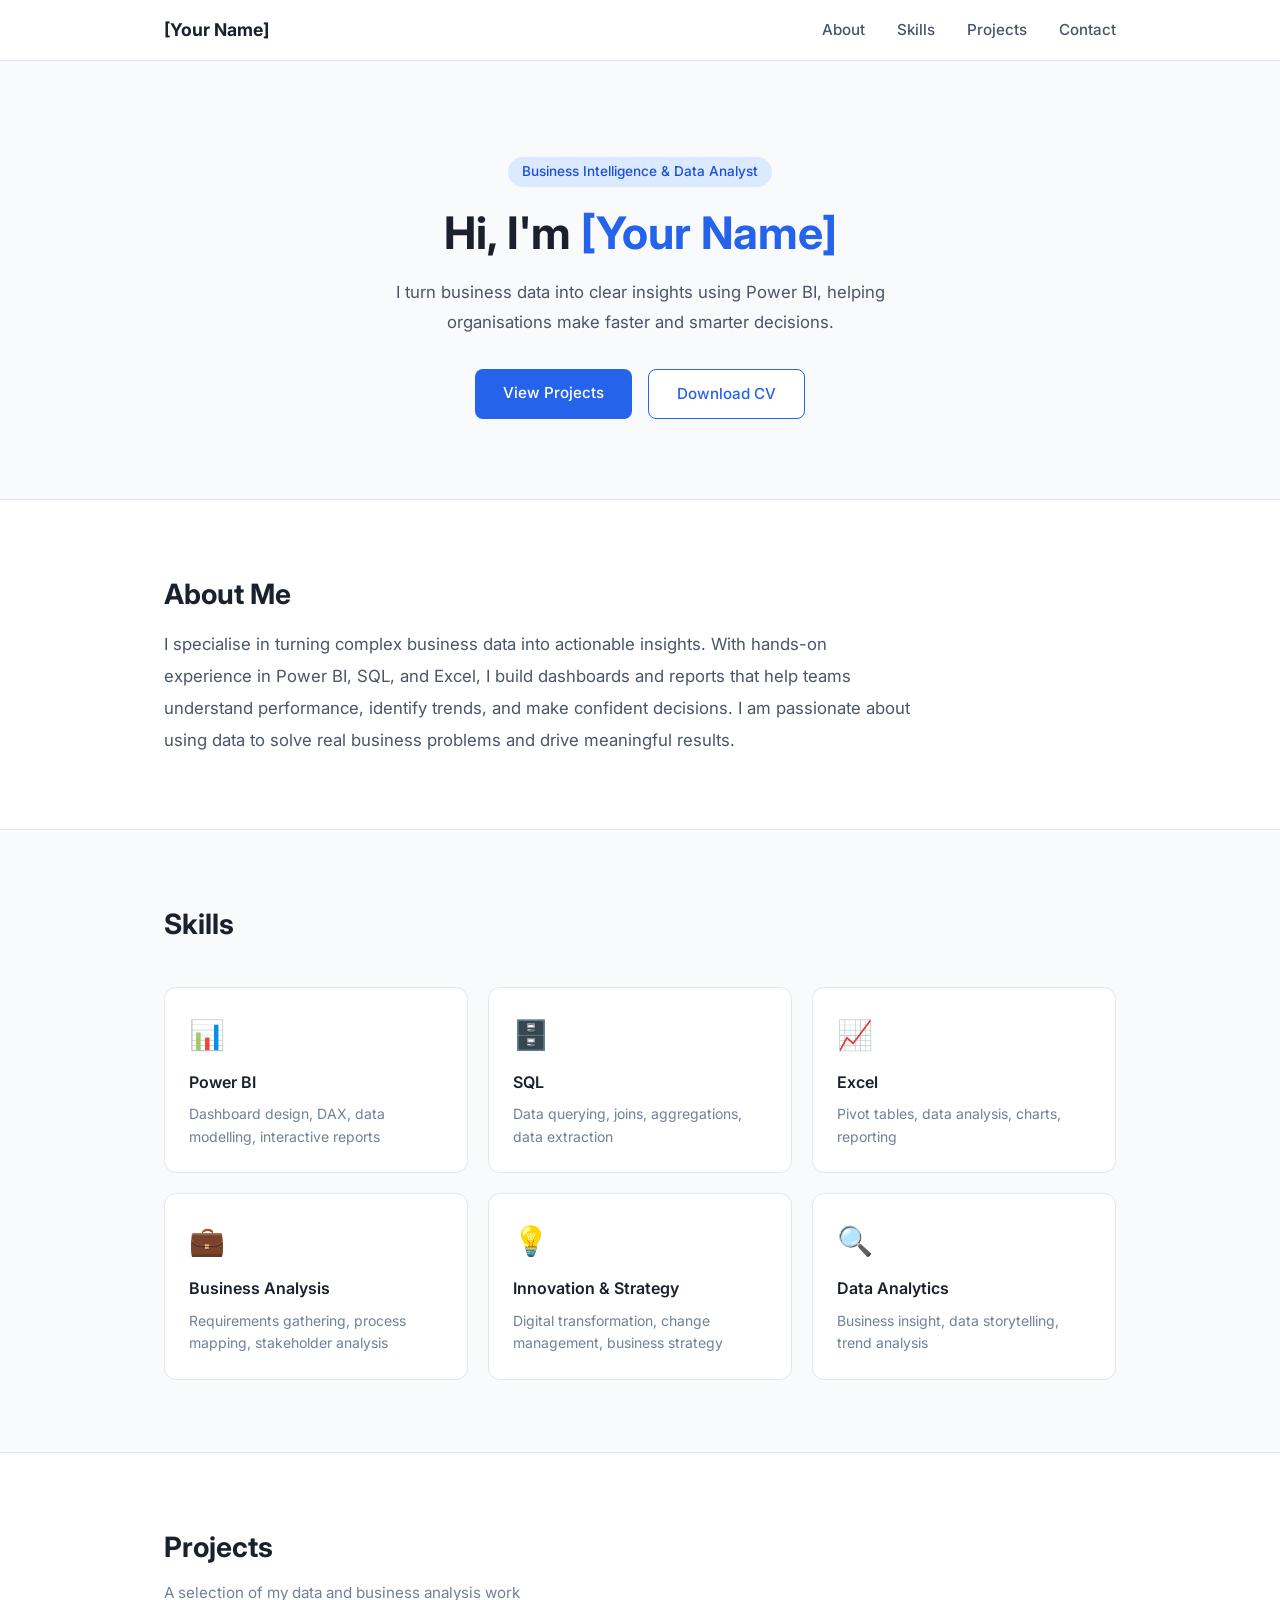
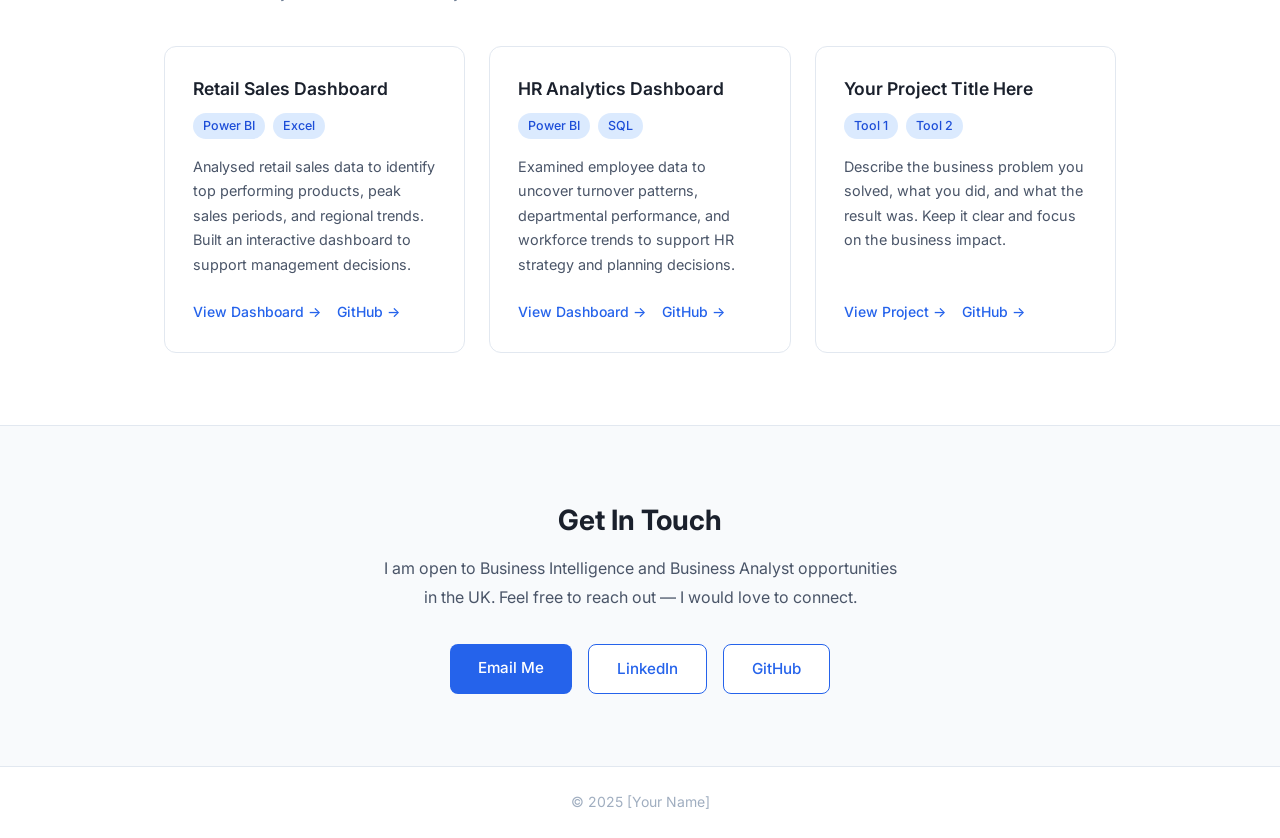
==== index.html @ fc30d652 "initial portfolio setup" ====
<!DOCTYPE html>
<html lang="en">
<head>
    <meta charset="UTF-8">
    <meta name="viewport" content="width=device-width, initial-scale=1.0">
    <title>[Your Name] — Business Intelligence Analyst</title>
    <link rel="stylesheet" href="css/style.css">
    <link rel="preconnect" href="https://fonts.googleapis.com">
    <link href="https://fonts.googleapis.com/css2?family=Inter:wght@300;400;500;600;700&display=swap" rel="stylesheet">
</head>
<body>

    <!-- ======= NAVIGATION ======= -->
    <nav class="navbar">
        <div class="container">
            <a href="#" class="nav-brand">[Your Name]</a>

            <!-- Hamburger icon (mobile only) -->
            <button class="nav-toggle" id="navToggle" aria-label="Toggle menu">
                <span></span>
                <span></span>
                <span></span>
            </button>

            <ul class="nav-links" id="navLinks">
                <li><a href="#about" onclick="closeMenu()">About</a></li>
                <li><a href="#skills" onclick="closeMenu()">Skills</a></li>
                <li><a href="#projects" onclick="closeMenu()">Projects</a></li>
                <li><a href="#contact" onclick="closeMenu()">Contact</a></li>
            </ul>
        </div>
    </nav>

    <!-- ======= HERO ======= -->
    <section class="hero">
        <div class="container">
            <p class="hero-tag">Business Intelligence & Data Analyst</p>
            <h1 class="hero-title">Hi, I'm <span>[Your Name]</span></h1>
            <p class="hero-subtitle">
                I turn business data into clear insights using Power BI,
                helping organisations make faster and smarter decisions.
            </p>
            <div class="hero-buttons">
                <a href="#projects" class="btn btn-primary">View Projects</a>
                <a href="docs/cv.pdf" class="btn btn-secondary" target="_blank">Download CV</a>
            </div>
        </div>
    </section>

    <!-- ======= ABOUT ======= -->
    <section class="about" id="about">
        <div class="container">
            <h2 class="section-title">About Me</h2>
            <p class="about-text">
                I specialise in turning complex business data into actionable insights.
                With hands-on experience in Power BI, SQL, and Excel, I build dashboards
                and reports that help teams understand performance, identify trends, and
                make confident decisions. I am passionate about using data to solve real
                business problems and drive meaningful results.
            </p>
        </div>
    </section>

    <!-- ======= SKILLS ======= -->
    <section class="skills" id="skills">
        <div class="container">
            <h2 class="section-title">Skills</h2>
            <div class="skills-grid">

                <div class="skill-card">
                    <div class="skill-icon">📊</div>
                    <h3>Power BI</h3>
                    <p>Dashboard design, DAX, data modelling, interactive reports</p>
                </div>

                <div class="skill-card">
                    <div class="skill-icon">🗄️</div>
                    <h3>SQL</h3>
                    <p>Data querying, joins, aggregations, data extraction</p>
                </div>

                <div class="skill-card">
                    <div class="skill-icon">📈</div>
                    <h3>Excel</h3>
                    <p>Pivot tables, data analysis, charts, reporting</p>
                </div>

                <div class="skill-card">
                    <div class="skill-icon">💼</div>
                    <h3>Business Analysis</h3>
                    <p>Requirements gathering, process mapping, stakeholder analysis</p>
                </div>

                <div class="skill-card">
                    <div class="skill-icon">💡</div>
                    <h3>Innovation & Strategy</h3>
                    <p>Digital transformation, change management, business strategy</p>
                </div>

                <div class="skill-card">
                    <div class="skill-icon">🔍</div>
                    <h3>Data Analytics</h3>
                    <p>Business insight, data storytelling, trend analysis</p>
                </div>

            </div>
        </div>
    </section>

    <!-- ======= PROJECTS ======= -->
    <section class="projects" id="projects">
        <div class="container">
            <h2 class="section-title">Projects</h2>
            <p class="section-subtitle">A selection of my data and business analysis work</p>
            <div class="projects-grid">

                <!--
                =====================================================
                  HOW TO ADD A NEW PROJECT:
                  Copy everything between START CARD and END CARD,
                  paste it below the last card, then update the
                  title, tags, description and links.
                =====================================================
                -->

                <!-- START CARD -->
                <div class="project-card">
                    <div class="project-header">
                        <h3 class="project-title">Retail Sales Dashboard</h3>
                        <div class="project-tags">
                            <span class="tag">Power BI</span>
                            <span class="tag">Excel</span>
                        </div>
                    </div>
                    <p class="project-desc">
                        Analysed retail sales data to identify top performing products,
                        peak sales periods, and regional trends. Built an interactive
                        dashboard to support management decisions.
                    </p>
                    <div class="project-footer">
                        <a href="#" class="project-link">View Dashboard →</a>
                        <a href="#" class="project-link">GitHub →</a>
                    </div>
                </div>
                <!-- END CARD -->

                <!-- START CARD -->
                <div class="project-card">
                    <div class="project-header">
                        <h3 class="project-title">HR Analytics Dashboard</h3>
                        <div class="project-tags">
                            <span class="tag">Power BI</span>
                            <span class="tag">SQL</span>
                        </div>
                    </div>
                    <p class="project-desc">
                        Examined employee data to uncover turnover patterns, departmental
                        performance, and workforce trends to support HR strategy
                        and planning decisions.
                    </p>
                    <div class="project-footer">
                        <a href="#" class="project-link">View Dashboard →</a>
                        <a href="#" class="project-link">GitHub →</a>
                    </div>
                </div>
                <!-- END CARD -->

                <!-- START CARD -->
                <div class="project-card">
                    <div class="project-header">
                        <h3 class="project-title">Your Project Title Here</h3>
                        <div class="project-tags">
                            <span class="tag">Tool 1</span>
                            <span class="tag">Tool 2</span>
                        </div>
                    </div>
                    <p class="project-desc">
                        Describe the business problem you solved, what you did,
                        and what the result was. Keep it clear and focus on
                        the business impact.
                    </p>
                    <div class="project-footer">
                        <a href="#" class="project-link">View Project →</a>
                        <a href="#" class="project-link">GitHub →</a>
                    </div>
                </div>
                <!-- END CARD -->

            </div>
        </div>
    </section>

    <!-- ======= CONTACT ======= -->
    <section class="contact" id="contact">
        <div class="container">
            <h2 class="section-title">Get In Touch</h2>
            <p class="contact-text">
                I am open to Business Intelligence and Business Analyst opportunities in the UK.
                Feel free to reach out — I would love to connect.
            </p>
            <div class="contact-links">
                <a href="mailto:youremail@email.com" class="btn btn-primary">Email Me</a>
                <a href="https://linkedin.com/in/yourprofile" class="btn btn-secondary" target="_blank">LinkedIn</a>
                <a href="https://github.com/yourusername" class="btn btn-secondary" target="_blank">GitHub</a>
            </div>
        </div>
    </section>

    <!-- ======= FOOTER ======= -->
    <footer class="footer">
        <div class="container">
            <p>© 2025 [Your Name]</p>
        </div>
    </footer>

    <!-- ======= MOBILE NAV SCRIPT ======= -->
    <script>
        const toggle = document.getElementById('navToggle');
        const links  = document.getElementById('navLinks');

        toggle.addEventListener('click', () => {
            links.classList.toggle('open');
            toggle.classList.toggle('active');
        });

        function closeMenu() {
            links.classList.remove('open');
            toggle.classList.remove('active');
        }
    </script>

</body>
</html>
---- css/style.css ----
/* ===========================
   RESET & BASE
=========================== */
* {
    margin: 0;
    padding: 0;
    box-sizing: border-box;
}

body {
    font-family: 'Inter', sans-serif;
    color: #1a202c;
    background-color: #ffffff;
    line-height: 1.6;
}

a {
    text-decoration: none;
    color: inherit;
}

.container {
    max-width: 1000px;
    margin: 0 auto;
    padding: 0 24px;
}

/* ===========================
   NAVBAR
=========================== */
.navbar {
    position: sticky;
    top: 0;
    background: #ffffff;
    border-bottom: 1px solid #e2e8f0;
    padding: 16px 0;
    z-index: 100;
}

.navbar .container {
    display: flex;
    justify-content: space-between;
    align-items: center;
}

.nav-brand {
    font-weight: 700;
    font-size: 1.1rem;
    color: #1a202c;
}

.nav-links {
    list-style: none;
    display: flex;
    gap: 32px;
}

.nav-links a {
    font-size: 0.95rem;
    color: #4a5568;
    font-weight: 500;
    transition: color 0.2s;
}

.nav-links a:hover {
    color: #2563eb;
}

/* Hamburger button — hidden on desktop */
.nav-toggle {
    display: none;
    flex-direction: column;
    gap: 5px;
    background: none;
    border: none;
    cursor: pointer;
    padding: 4px;
}

.nav-toggle span {
    display: block;
    width: 24px;
    height: 2px;
    background: #1a202c;
    border-radius: 2px;
    transition: all 0.3s;
}

/* Animate hamburger to X when active */
.nav-toggle.active span:nth-child(1) {
    transform: translateY(7px) rotate(45deg);
}
.nav-toggle.active span:nth-child(2) {
    opacity: 0;
}
.nav-toggle.active span:nth-child(3) {
    transform: translateY(-7px) rotate(-45deg);
}

/* ===========================
   HERO
=========================== */
.hero {
    padding: 96px 0 80px;
    text-align: center;
    background: #f8fafc;
    border-bottom: 1px solid #e2e8f0;
}

.hero-tag {
    display: inline-block;
    background: #dbeafe;
    color: #1d4ed8;
    padding: 4px 14px;
    border-radius: 20px;
    font-size: 0.85rem;
    font-weight: 500;
    margin-bottom: 20px;
}

.hero-title {
    font-size: 2.8rem;
    font-weight: 700;
    color: #1a202c;
    margin-bottom: 16px;
    line-height: 1.2;
}

.hero-title span {
    color: #2563eb;
}

.hero-subtitle {
    font-size: 1.05rem;
    color: #4a5568;
    max-width: 580px;
    margin: 0 auto 32px;
    line-height: 1.8;
}

.hero-buttons {
    display: flex;
    gap: 16px;
    justify-content: center;
    flex-wrap: wrap;
}

/* ===========================
   BUTTONS
=========================== */
.btn {
    padding: 12px 28px;
    border-radius: 8px;
    font-weight: 500;
    font-size: 0.95rem;
    transition: all 0.2s;
    display: inline-block;
}

.btn-primary {
    background: #2563eb;
    color: #ffffff;
}

.btn-primary:hover {
    background: #1d4ed8;
}

.btn-secondary {
    background: #ffffff;
    color: #2563eb;
    border: 1.5px solid #2563eb;
}

.btn-secondary:hover {
    background: #eff6ff;
}

/* ===========================
   SECTION TITLES
=========================== */
.section-title {
    font-size: 1.75rem;
    font-weight: 700;
    color: #1a202c;
    margin-bottom: 12px;
}

.section-subtitle {
    color: #718096;
    margin-bottom: 40px;
    font-size: 0.95rem;
}

/* ===========================
   ABOUT
=========================== */
.about {
    padding: 72px 0;
}

.about-text {
    font-size: 1.05rem;
    color: #4a5568;
    line-height: 1.9;
    max-width: 750px;
}

/* ===========================
   SKILLS
=========================== */
.skills {
    padding: 72px 0;
    background: #f8fafc;
    border-top: 1px solid #e2e8f0;
    border-bottom: 1px solid #e2e8f0;
}

.skills-grid {
    display: grid;
    grid-template-columns: repeat(3, 1fr);
    gap: 20px;
    margin-top: 40px;
}

.skill-card {
    background: #ffffff;
    border: 1px solid #e2e8f0;
    border-radius: 12px;
    padding: 24px;
    transition: box-shadow 0.2s;
}

.skill-card:hover {
    box-shadow: 0 4px 12px rgba(0, 0, 0, 0.08);
}

.skill-icon {
    font-size: 1.8rem;
    margin-bottom: 12px;
}

.skill-card h3 {
    font-size: 1rem;
    font-weight: 600;
    margin-bottom: 8px;
    color: #1a202c;
}

.skill-card p {
    font-size: 0.875rem;
    color: #718096;
    line-height: 1.6;
}

/* ===========================
   PROJECTS
=========================== */
.projects {
    padding: 72px 0;
}

.projects-grid {
    display: grid;
    grid-template-columns: repeat(3, 1fr);
    gap: 24px;
    margin-top: 40px;
}

.project-card {
    border: 1px solid #e2e8f0;
    border-radius: 12px;
    padding: 28px;
    display: flex;
    flex-direction: column;
    gap: 16px;
    transition: box-shadow 0.2s, transform 0.2s;
}

.project-card:hover {
    box-shadow: 0 4px 16px rgba(0, 0, 0, 0.10);
    transform: translateY(-2px);
}

.project-header {
    display: flex;
    flex-direction: column;
    gap: 10px;
}

.project-title {
    font-size: 1.1rem;
    font-weight: 600;
    color: #1a202c;
}

.project-tags {
    display: flex;
    flex-wrap: wrap;
    gap: 8px;
}

.tag {
    background: #dbeafe;
    color: #1d4ed8;
    padding: 3px 10px;
    border-radius: 20px;
    font-size: 0.78rem;
    font-weight: 500;
}

.project-desc {
    font-size: 0.9rem;
    color: #4a5568;
    line-height: 1.7;
    flex: 1;
}

.project-footer {
    display: flex;
    gap: 16px;
    margin-top: 8px;
}

.project-link {
    font-size: 0.875rem;
    font-weight: 500;
    color: #2563eb;
    transition: color 0.2s;
}

.project-link:hover {
    color: #1d4ed8;
}

/* ===========================
   CONTACT
=========================== */
.contact {
    padding: 72px 0;
    background: #f8fafc;
    border-top: 1px solid #e2e8f0;
    text-align: center;
}

.contact-text {
    color: #4a5568;
    max-width: 520px;
    margin: 0 auto 32px;
    line-height: 1.8;
}

.contact-links {
    display: flex;
    gap: 16px;
    justify-content: center;
    flex-wrap: wrap;
}

/* ===========================
   FOOTER
=========================== */
.footer {
    padding: 24px 0;
    text-align: center;
    border-top: 1px solid #e2e8f0;
    color: #a0aec0;
    font-size: 0.875rem;
}

/* ===========================
   RESPONSIVE — TABLET (max 768px)
=========================== */
@media (max-width: 768px) {

    /* Show hamburger, hide nav links by default */
    .nav-toggle {
        display: flex;
    }

    .nav-links {
        display: none;
        flex-direction: column;
        gap: 0;
        position: absolute;
        top: 57px;
        left: 0;
        right: 0;
        background: #ffffff;
        border-bottom: 1px solid #e2e8f0;
        padding: 8px 0;
        z-index: 99;
    }

    .nav-links.open {
        display: flex;
    }

    .nav-links li a {
        display: block;
        padding: 14px 24px;
        border-bottom: 1px solid #f1f5f9;
    }

    /* Skills: 2 columns on tablet */
    .skills-grid {
        grid-template-columns: repeat(2, 1fr);
    }

    /* Projects: 2 columns on tablet */
    .projects-grid {
        grid-template-columns: repeat(2, 1fr);
    }

    .hero-title {
        font-size: 2.2rem;
    }
}

/* ===========================
   RESPONSIVE — MOBILE (max 480px)
=========================== */
@media (max-width: 480px) {

    .hero {
        padding: 64px 0 56px;
    }

    .hero-title {
        font-size: 1.8rem;
    }

    .hero-subtitle {
        font-size: 0.95rem;
    }

    /* Skills: 1 column on mobile */
    .skills-grid {
        grid-template-columns: 1fr;
    }

    /* Projects: 1 column on mobile */
    .projects-grid {
        grid-template-columns: 1fr;
    }

    .section-title {
        font-size: 1.5rem;
    }

    .about, .skills, .projects, .contact {
        padding: 48px 0;
    }
}
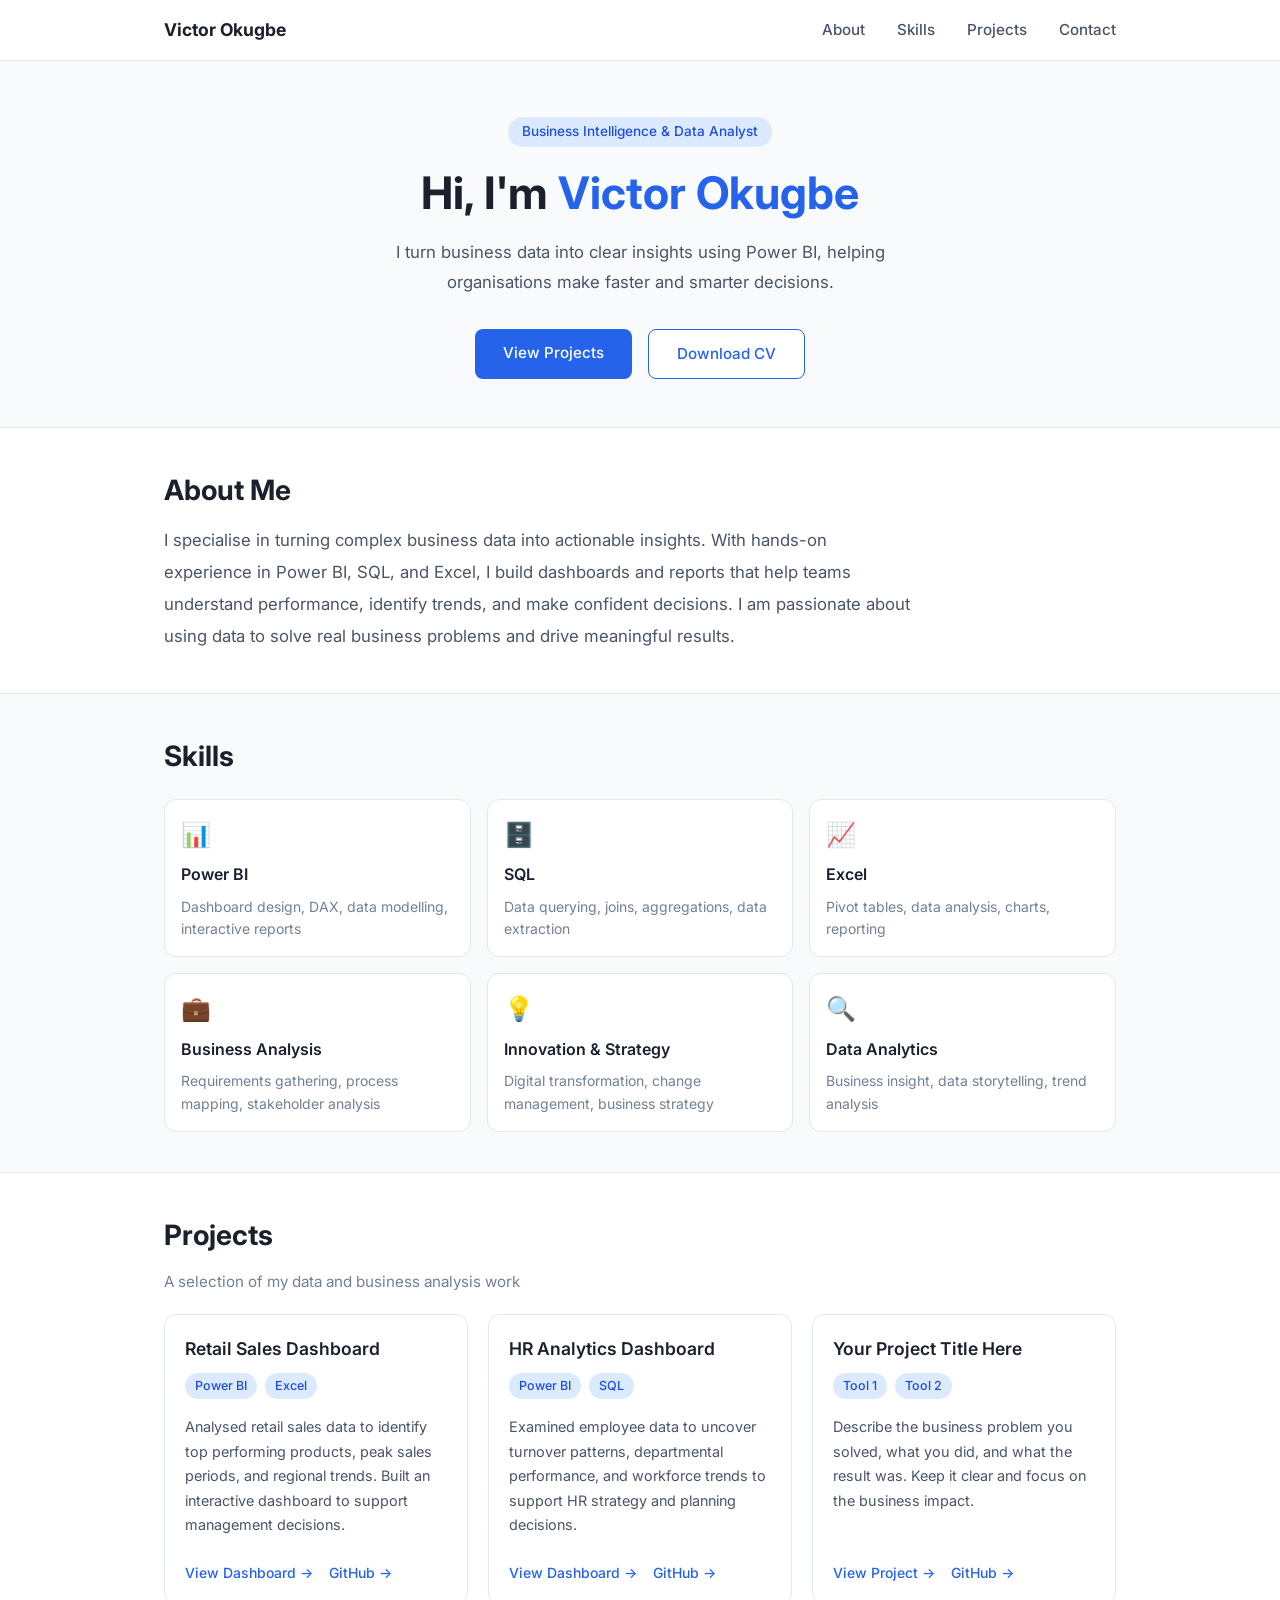
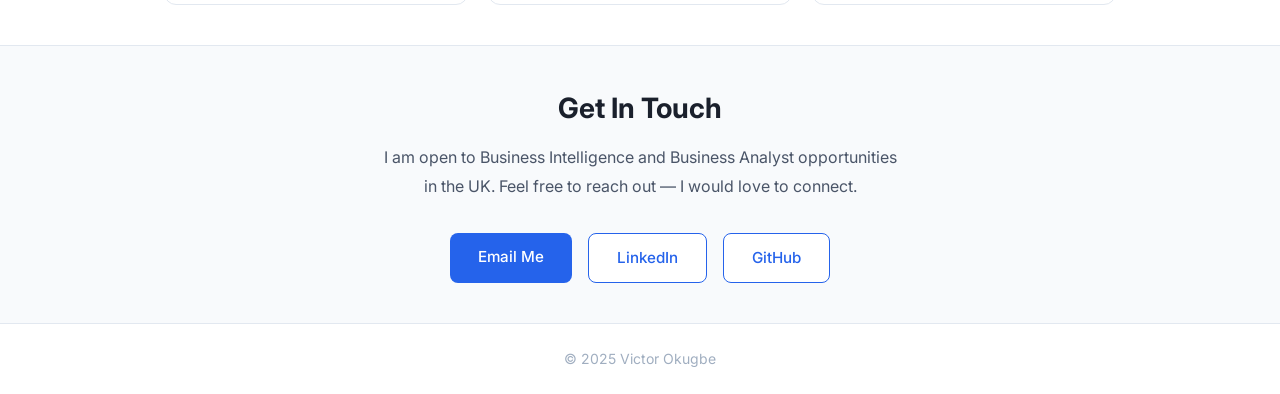
==== commit 6695aa39: "added retail sales dashboard project" ====
--- a/index.html
+++ b/index.html
@@ -1,120 +1,124 @@
-<!DOCTYPE html>
+<!doctype html>
 <html lang="en">
-<head>
-    <meta charset="UTF-8">
-    <meta name="viewport" content="width=device-width, initial-scale=1.0">
-    <title>[Your Name] — Business Intelligence Analyst</title>
-    <link rel="stylesheet" href="css/style.css">
-    <link rel="preconnect" href="https://fonts.googleapis.com">
-    <link href="https://fonts.googleapis.com/css2?family=Inter:wght@300;400;500;600;700&display=swap" rel="stylesheet">
-</head>
-<body>
-
+  <head>
+    <meta charset="UTF-8" />
+    <meta name="viewport" content="width=device-width, initial-scale=1.0" />
+    <title>Victor Okugbe — Business Intelligence Analyst</title>
+    <link rel="stylesheet" href="css/style.css" />
+    <link rel="preconnect" href="https://fonts.googleapis.com" />
+    <link
+      href="https://fonts.googleapis.com/css2?family=Inter:wght@300;400;500;600;700&display=swap"
+      rel="stylesheet"
+    />
+  </head>
+  <body>
     <!-- ======= NAVIGATION ======= -->
     <nav class="navbar">
-        <div class="container">
-            <a href="#" class="nav-brand">[Your Name]</a>
-
-            <!-- Hamburger icon (mobile only) -->
-            <button class="nav-toggle" id="navToggle" aria-label="Toggle menu">
-                <span></span>
-                <span></span>
-                <span></span>
-            </button>
-
-            <ul class="nav-links" id="navLinks">
-                <li><a href="#about" onclick="closeMenu()">About</a></li>
-                <li><a href="#skills" onclick="closeMenu()">Skills</a></li>
-                <li><a href="#projects" onclick="closeMenu()">Projects</a></li>
-                <li><a href="#contact" onclick="closeMenu()">Contact</a></li>
-            </ul>
-        </div>
+      <div class="container">
+        <a href="#" class="nav-brand">Victor Okugbe</a>
+
+        <!-- Hamburger icon (mobile only) -->
+        <button class="nav-toggle" id="navToggle" aria-label="Toggle menu">
+          <span></span>
+          <span></span>
+          <span></span>
+        </button>
+
+        <ul class="nav-links" id="navLinks">
+          <li><a href="#about" onclick="closeMenu()">About</a></li>
+          <li><a href="#skills" onclick="closeMenu()">Skills</a></li>
+          <li><a href="#projects" onclick="closeMenu()">Projects</a></li>
+          <li><a href="#contact" onclick="closeMenu()">Contact</a></li>
+        </ul>
+      </div>
     </nav>
 
     <!-- ======= HERO ======= -->
     <section class="hero">
-        <div class="container">
-            <p class="hero-tag">Business Intelligence & Data Analyst</p>
-            <h1 class="hero-title">Hi, I'm <span>[Your Name]</span></h1>
-            <p class="hero-subtitle">
-                I turn business data into clear insights using Power BI,
-                helping organisations make faster and smarter decisions.
-            </p>
-            <div class="hero-buttons">
-                <a href="#projects" class="btn btn-primary">View Projects</a>
-                <a href="docs/cv.pdf" class="btn btn-secondary" target="_blank">Download CV</a>
-            </div>
-        </div>
+      <div class="container">
+        <p class="hero-tag">Business Intelligence & Data Analyst</p>
+        <h1 class="hero-title">Hi, I'm <span>Victor Okugbe</span></h1>
+        <p class="hero-subtitle">
+          I turn business data into clear insights using Power BI, helping
+          organisations make faster and smarter decisions.
+        </p>
+        <div class="hero-buttons">
+          <a href="#projects" class="btn btn-primary">View Projects</a>
+          <a href="docs/cv.pdf" class="btn btn-secondary" target="_blank"
+            >Download CV</a
+          >
+        </div>
+      </div>
     </section>
 
     <!-- ======= ABOUT ======= -->
     <section class="about" id="about">
-        <div class="container">
-            <h2 class="section-title">About Me</h2>
-            <p class="about-text">
-                I specialise in turning complex business data into actionable insights.
-                With hands-on experience in Power BI, SQL, and Excel, I build dashboards
-                and reports that help teams understand performance, identify trends, and
-                make confident decisions. I am passionate about using data to solve real
-                business problems and drive meaningful results.
-            </p>
-        </div>
+      <div class="container">
+        <h2 class="section-title">About Me</h2>
+        <p class="about-text">
+          I specialise in turning complex business data into actionable
+          insights. With hands-on experience in Power BI, SQL, and Excel, I
+          build dashboards and reports that help teams understand performance,
+          identify trends, and make confident decisions. I am passionate about
+          using data to solve real business problems and drive meaningful
+          results.
+        </p>
+      </div>
     </section>
 
     <!-- ======= SKILLS ======= -->
     <section class="skills" id="skills">
-        <div class="container">
-            <h2 class="section-title">Skills</h2>
-            <div class="skills-grid">
-
-                <div class="skill-card">
-                    <div class="skill-icon">📊</div>
-                    <h3>Power BI</h3>
-                    <p>Dashboard design, DAX, data modelling, interactive reports</p>
-                </div>
-
-                <div class="skill-card">
-                    <div class="skill-icon">🗄️</div>
-                    <h3>SQL</h3>
-                    <p>Data querying, joins, aggregations, data extraction</p>
-                </div>
-
-                <div class="skill-card">
-                    <div class="skill-icon">📈</div>
-                    <h3>Excel</h3>
-                    <p>Pivot tables, data analysis, charts, reporting</p>
-                </div>
-
-                <div class="skill-card">
-                    <div class="skill-icon">💼</div>
-                    <h3>Business Analysis</h3>
-                    <p>Requirements gathering, process mapping, stakeholder analysis</p>
-                </div>
-
-                <div class="skill-card">
-                    <div class="skill-icon">💡</div>
-                    <h3>Innovation & Strategy</h3>
-                    <p>Digital transformation, change management, business strategy</p>
-                </div>
-
-                <div class="skill-card">
-                    <div class="skill-icon">🔍</div>
-                    <h3>Data Analytics</h3>
-                    <p>Business insight, data storytelling, trend analysis</p>
-                </div>
-
-            </div>
-        </div>
+      <div class="container">
+        <h2 class="section-title">Skills</h2>
+        <div class="skills-grid">
+          <div class="skill-card">
+            <div class="skill-icon">📊</div>
+            <h3>Power BI</h3>
+            <p>Dashboard design, DAX, data modelling, interactive reports</p>
+          </div>
+
+          <div class="skill-card">
+            <div class="skill-icon">🗄️</div>
+            <h3>SQL</h3>
+            <p>Data querying, joins, aggregations, data extraction</p>
+          </div>
+
+          <div class="skill-card">
+            <div class="skill-icon">📈</div>
+            <h3>Excel</h3>
+            <p>Pivot tables, data analysis, charts, reporting</p>
+          </div>
+
+          <div class="skill-card">
+            <div class="skill-icon">💼</div>
+            <h3>Business Analysis</h3>
+            <p>Requirements gathering, process mapping, stakeholder analysis</p>
+          </div>
+
+          <div class="skill-card">
+            <div class="skill-icon">💡</div>
+            <h3>Innovation & Strategy</h3>
+            <p>Digital transformation, change management, business strategy</p>
+          </div>
+
+          <div class="skill-card">
+            <div class="skill-icon">🔍</div>
+            <h3>Data Analytics</h3>
+            <p>Business insight, data storytelling, trend analysis</p>
+          </div>
+        </div>
+      </div>
     </section>
 
     <!-- ======= PROJECTS ======= -->
     <section class="projects" id="projects">
-        <div class="container">
-            <h2 class="section-title">Projects</h2>
-            <p class="section-subtitle">A selection of my data and business analysis work</p>
-            <div class="projects-grid">
-
-                <!--
+      <div class="container">
+        <h2 class="section-title">Projects</h2>
+        <p class="section-subtitle">
+          A selection of my data and business analysis work
+        </p>
+        <div class="projects-grid">
+          <!--
                 =====================================================
                   HOW TO ADD A NEW PROJECT:
                   Copy everything between START CARD and END CARD,
@@ -123,111 +127,120 @@
                 =====================================================
                 -->
 
-                <!-- START CARD -->
-                <div class="project-card">
-                    <div class="project-header">
-                        <h3 class="project-title">Retail Sales Dashboard</h3>
-                        <div class="project-tags">
-                            <span class="tag">Power BI</span>
-                            <span class="tag">Excel</span>
-                        </div>
-                    </div>
-                    <p class="project-desc">
-                        Analysed retail sales data to identify top performing products,
-                        peak sales periods, and regional trends. Built an interactive
-                        dashboard to support management decisions.
-                    </p>
-                    <div class="project-footer">
-                        <a href="#" class="project-link">View Dashboard →</a>
-                        <a href="#" class="project-link">GitHub →</a>
-                    </div>
-                </div>
-                <!-- END CARD -->
-
-                <!-- START CARD -->
-                <div class="project-card">
-                    <div class="project-header">
-                        <h3 class="project-title">HR Analytics Dashboard</h3>
-                        <div class="project-tags">
-                            <span class="tag">Power BI</span>
-                            <span class="tag">SQL</span>
-                        </div>
-                    </div>
-                    <p class="project-desc">
-                        Examined employee data to uncover turnover patterns, departmental
-                        performance, and workforce trends to support HR strategy
-                        and planning decisions.
-                    </p>
-                    <div class="project-footer">
-                        <a href="#" class="project-link">View Dashboard →</a>
-                        <a href="#" class="project-link">GitHub →</a>
-                    </div>
-                </div>
-                <!-- END CARD -->
-
-                <!-- START CARD -->
-                <div class="project-card">
-                    <div class="project-header">
-                        <h3 class="project-title">Your Project Title Here</h3>
-                        <div class="project-tags">
-                            <span class="tag">Tool 1</span>
-                            <span class="tag">Tool 2</span>
-                        </div>
-                    </div>
-                    <p class="project-desc">
-                        Describe the business problem you solved, what you did,
-                        and what the result was. Keep it clear and focus on
-                        the business impact.
-                    </p>
-                    <div class="project-footer">
-                        <a href="#" class="project-link">View Project →</a>
-                        <a href="#" class="project-link">GitHub →</a>
-                    </div>
-                </div>
-                <!-- END CARD -->
-
-            </div>
-        </div>
+          <!-- START CARD -->
+          <div class="project-card">
+            <div class="project-header">
+              <h3 class="project-title">Retail Sales Dashboard</h3>
+              <div class="project-tags">
+                <span class="tag">Power BI</span>
+                <span class="tag">Excel</span>
+              </div>
+            </div>
+            <p class="project-desc">
+              Analysed retail sales data to identify top performing products,
+              peak sales periods, and regional trends. Built an interactive
+              dashboard to support management decisions.
+            </p>
+            <div class="project-footer">
+              <a href="#" class="project-link">View Dashboard →</a>
+              <a href="#" class="project-link">GitHub →</a>
+            </div>
+          </div>
+          <!-- END CARD -->
+
+          <!-- START CARD -->
+          <div class="project-card">
+            <div class="project-header">
+              <h3 class="project-title">HR Analytics Dashboard</h3>
+              <div class="project-tags">
+                <span class="tag">Power BI</span>
+                <span class="tag">SQL</span>
+              </div>
+            </div>
+            <p class="project-desc">
+              Examined employee data to uncover turnover patterns, departmental
+              performance, and workforce trends to support HR strategy and
+              planning decisions.
+            </p>
+            <div class="project-footer">
+              <a href="#" class="project-link">View Dashboard →</a>
+              <a href="#" class="project-link">GitHub →</a>
+            </div>
+          </div>
+          <!-- END CARD -->
+
+          <!-- START CARD -->
+          <div class="project-card">
+            <div class="project-header">
+              <h3 class="project-title">Your Project Title Here</h3>
+              <div class="project-tags">
+                <span class="tag">Tool 1</span>
+                <span class="tag">Tool 2</span>
+              </div>
+            </div>
+            <p class="project-desc">
+              Describe the business problem you solved, what you did, and what
+              the result was. Keep it clear and focus on the business impact.
+            </p>
+            <div class="project-footer">
+              <a href="#" class="project-link">View Project →</a>
+              <a href="#" class="project-link">GitHub →</a>
+            </div>
+          </div>
+          <!-- END CARD -->
+        </div>
+      </div>
     </section>
 
     <!-- ======= CONTACT ======= -->
     <section class="contact" id="contact">
-        <div class="container">
-            <h2 class="section-title">Get In Touch</h2>
-            <p class="contact-text">
-                I am open to Business Intelligence and Business Analyst opportunities in the UK.
-                Feel free to reach out — I would love to connect.
-            </p>
-            <div class="contact-links">
-                <a href="mailto:youremail@email.com" class="btn btn-primary">Email Me</a>
-                <a href="https://linkedin.com/in/yourprofile" class="btn btn-secondary" target="_blank">LinkedIn</a>
-                <a href="https://github.com/yourusername" class="btn btn-secondary" target="_blank">GitHub</a>
-            </div>
-        </div>
+      <div class="container">
+        <h2 class="section-title">Get In Touch</h2>
+        <p class="contact-text">
+          I am open to Business Intelligence and Business Analyst opportunities
+          in the UK. Feel free to reach out — I would love to connect.
+        </p>
+        <div class="contact-links">
+          <a href="mailto:youremail@email.com" class="btn btn-primary"
+            >Email Me</a
+          >
+          <a
+            href="https://linkedin.com/in/yourprofile"
+            class="btn btn-secondary"
+            target="_blank"
+            >LinkedIn</a
+          >
+          <a
+            href="https://github.com/yourusername"
+            class="btn btn-secondary"
+            target="_blank"
+            >GitHub</a
+          >
+        </div>
+      </div>
     </section>
 
     <!-- ======= FOOTER ======= -->
     <footer class="footer">
-        <div class="container">
-            <p>© 2025 [Your Name]</p>
-        </div>
+      <div class="container">
+        <p>© 2025 Victor Okugbe</p>
+      </div>
     </footer>
 
     <!-- ======= MOBILE NAV SCRIPT ======= -->
     <script>
-        const toggle = document.getElementById('navToggle');
-        const links  = document.getElementById('navLinks');
-
-        toggle.addEventListener('click', () => {
-            links.classList.toggle('open');
-            toggle.classList.toggle('active');
-        });
-
-        function closeMenu() {
-            links.classList.remove('open');
-            toggle.classList.remove('active');
-        }
+      const toggle = document.getElementById("navToggle");
+      const links = document.getElementById("navLinks");
+
+      toggle.addEventListener("click", () => {
+        links.classList.toggle("open");
+        toggle.classList.toggle("active");
+      });
+
+      function closeMenu() {
+        links.classList.remove("open");
+        toggle.classList.remove("active");
+      }
     </script>
-
-</body>
+  </body>
 </html>
--- a/css/style.css
+++ b/css/style.css
@@ -101,7 +101,7 @@
    HERO
 =========================== */
 .hero {
-    padding: 96px 0 80px;
+    padding: 56px 0 48px;
     text-align: center;
     background: #f8fafc;
     border-bottom: 1px solid #e2e8f0;
@@ -188,7 +188,7 @@
 
 .section-subtitle {
     color: #718096;
-    margin-bottom: 40px;
+    margin-bottom: 20px;
     font-size: 0.95rem;
 }
 
@@ -196,7 +196,7 @@
    ABOUT
 =========================== */
 .about {
-    padding: 72px 0;
+    padding: 40px 0;
 }
 
 .about-text {
@@ -210,7 +210,7 @@
    SKILLS
 =========================== */
 .skills {
-    padding: 72px 0;
+    padding: 40px 0;
     background: #f8fafc;
     border-top: 1px solid #e2e8f0;
     border-bottom: 1px solid #e2e8f0;
@@ -219,15 +219,15 @@
 .skills-grid {
     display: grid;
     grid-template-columns: repeat(3, 1fr);
-    gap: 20px;
-    margin-top: 40px;
+    gap: 16px;
+    margin-top: 20px;
 }
 
 .skill-card {
     background: #ffffff;
     border: 1px solid #e2e8f0;
     border-radius: 12px;
-    padding: 24px;
+    padding: 16px;
     transition: box-shadow 0.2s;
 }
 
@@ -236,8 +236,8 @@
 }
 
 .skill-icon {
-    font-size: 1.8rem;
-    margin-bottom: 12px;
+    font-size: 1.5rem;
+    margin-bottom: 8px;
 }
 
 .skill-card h3 {
@@ -257,20 +257,20 @@
    PROJECTS
 =========================== */
 .projects {
-    padding: 72px 0;
+    padding: 40px 0;
 }
 
 .projects-grid {
     display: grid;
     grid-template-columns: repeat(3, 1fr);
-    gap: 24px;
-    margin-top: 40px;
+    gap: 20px;
+    margin-top: 20px;
 }
 
 .project-card {
     border: 1px solid #e2e8f0;
     border-radius: 12px;
-    padding: 28px;
+    padding: 20px;
     display: flex;
     flex-direction: column;
     gap: 16px;
@@ -337,7 +337,7 @@
    CONTACT
 =========================== */
 .contact {
-    padding: 72px 0;
+    padding: 40px 0;
     background: #f8fafc;
     border-top: 1px solid #e2e8f0;
     text-align: center;
@@ -423,7 +423,7 @@
 @media (max-width: 480px) {
 
     .hero {
-        padding: 64px 0 56px;
+        padding: 40px 0 32px;
     }
 
     .hero-title {
@@ -449,6 +449,6 @@
     }
 
     .about, .skills, .projects, .contact {
-        padding: 48px 0;
-    }
-}
+        padding: 32px 0;
+    }
+}
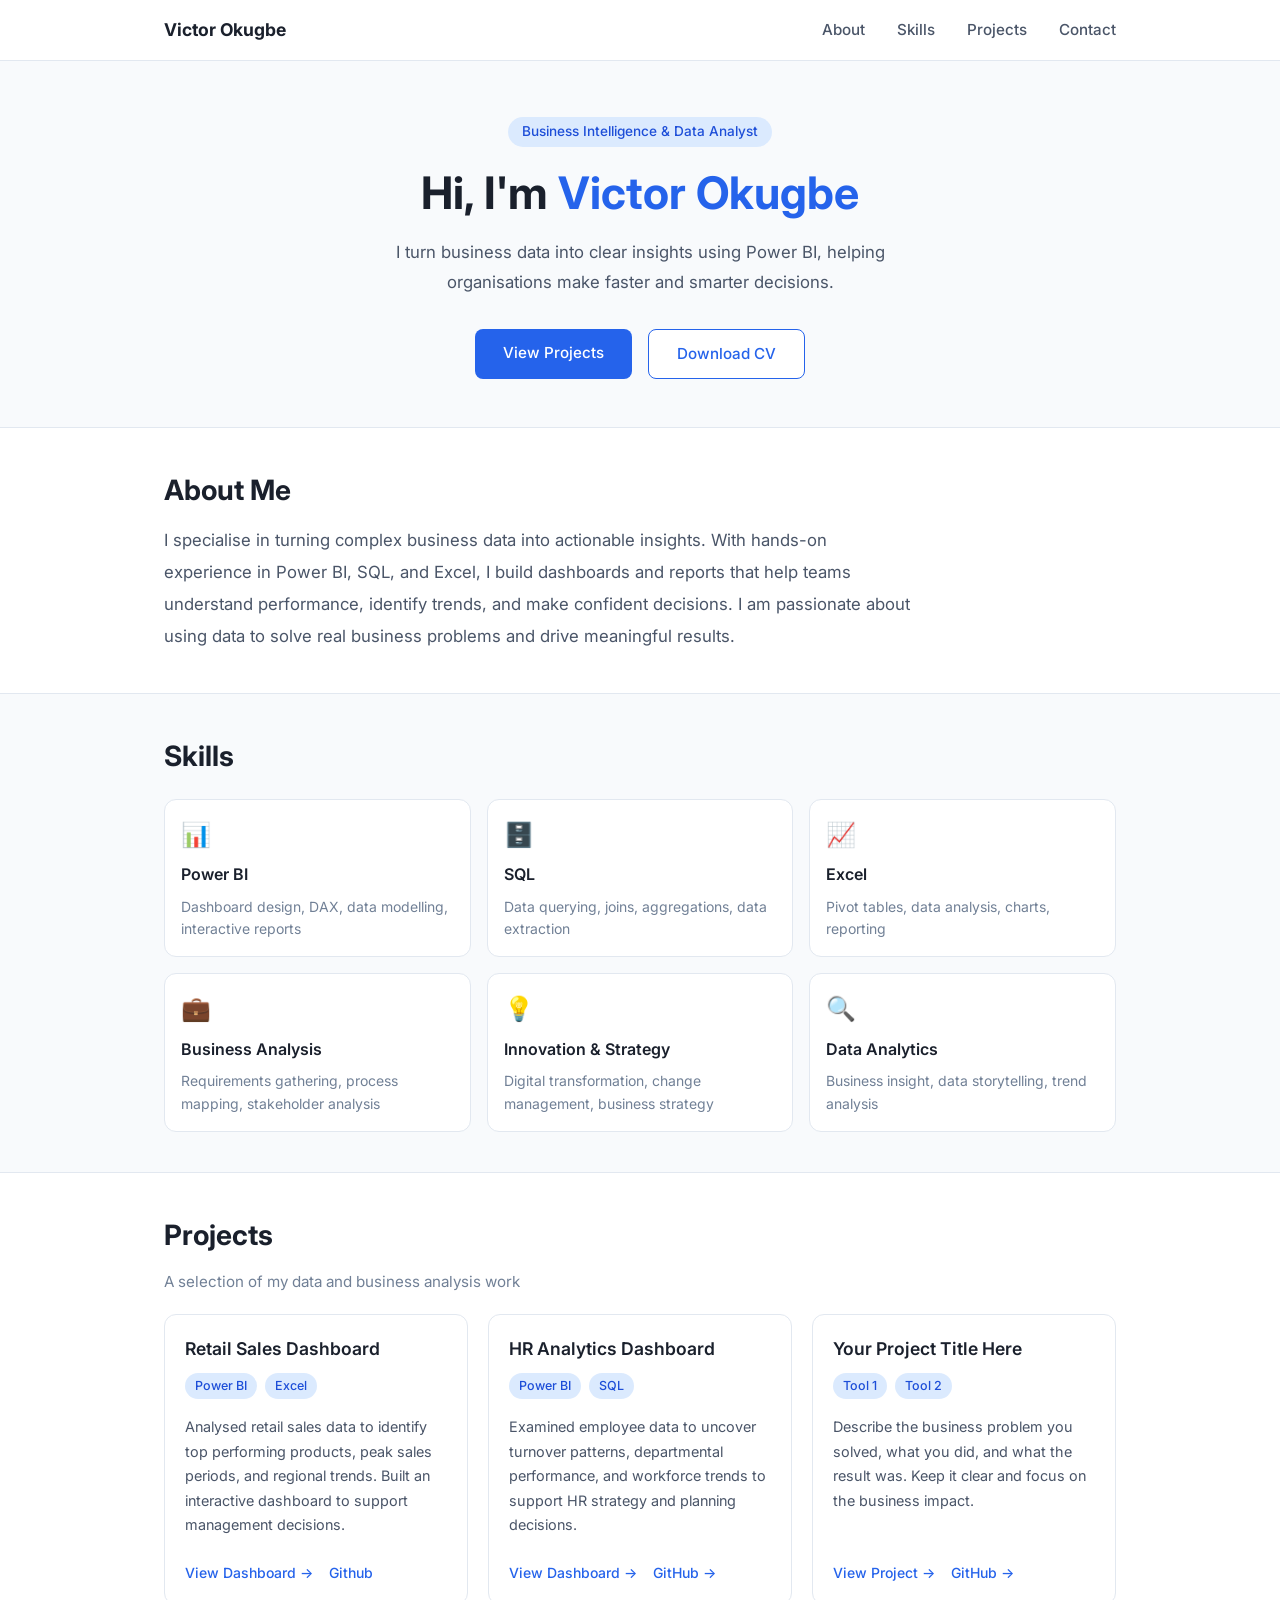
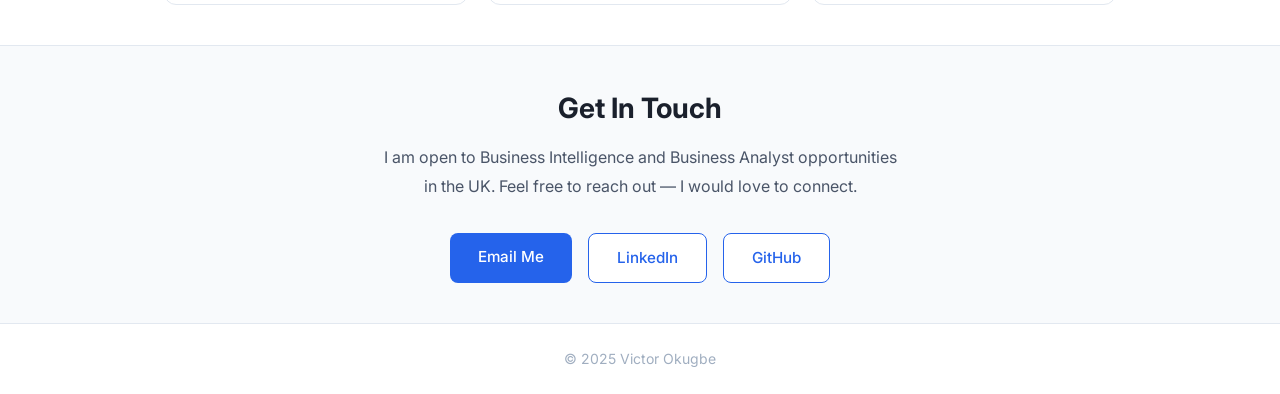
==== commit 27d22ec8: "removed html dashboard, will replace with real Power BI" ====
--- a/index.html
+++ b/index.html
@@ -143,7 +143,11 @@
             </p>
             <div class="project-footer">
               <a href="#" class="project-link">View Dashboard →</a>
-              <a href="#" class="project-link">GitHub →</a>
+              <a
+                href="https://victorok1.github.io/projects/retail-sales"
+                class="project-link"
+                >Github</a
+              >
             </div>
           </div>
           <!-- END CARD -->
